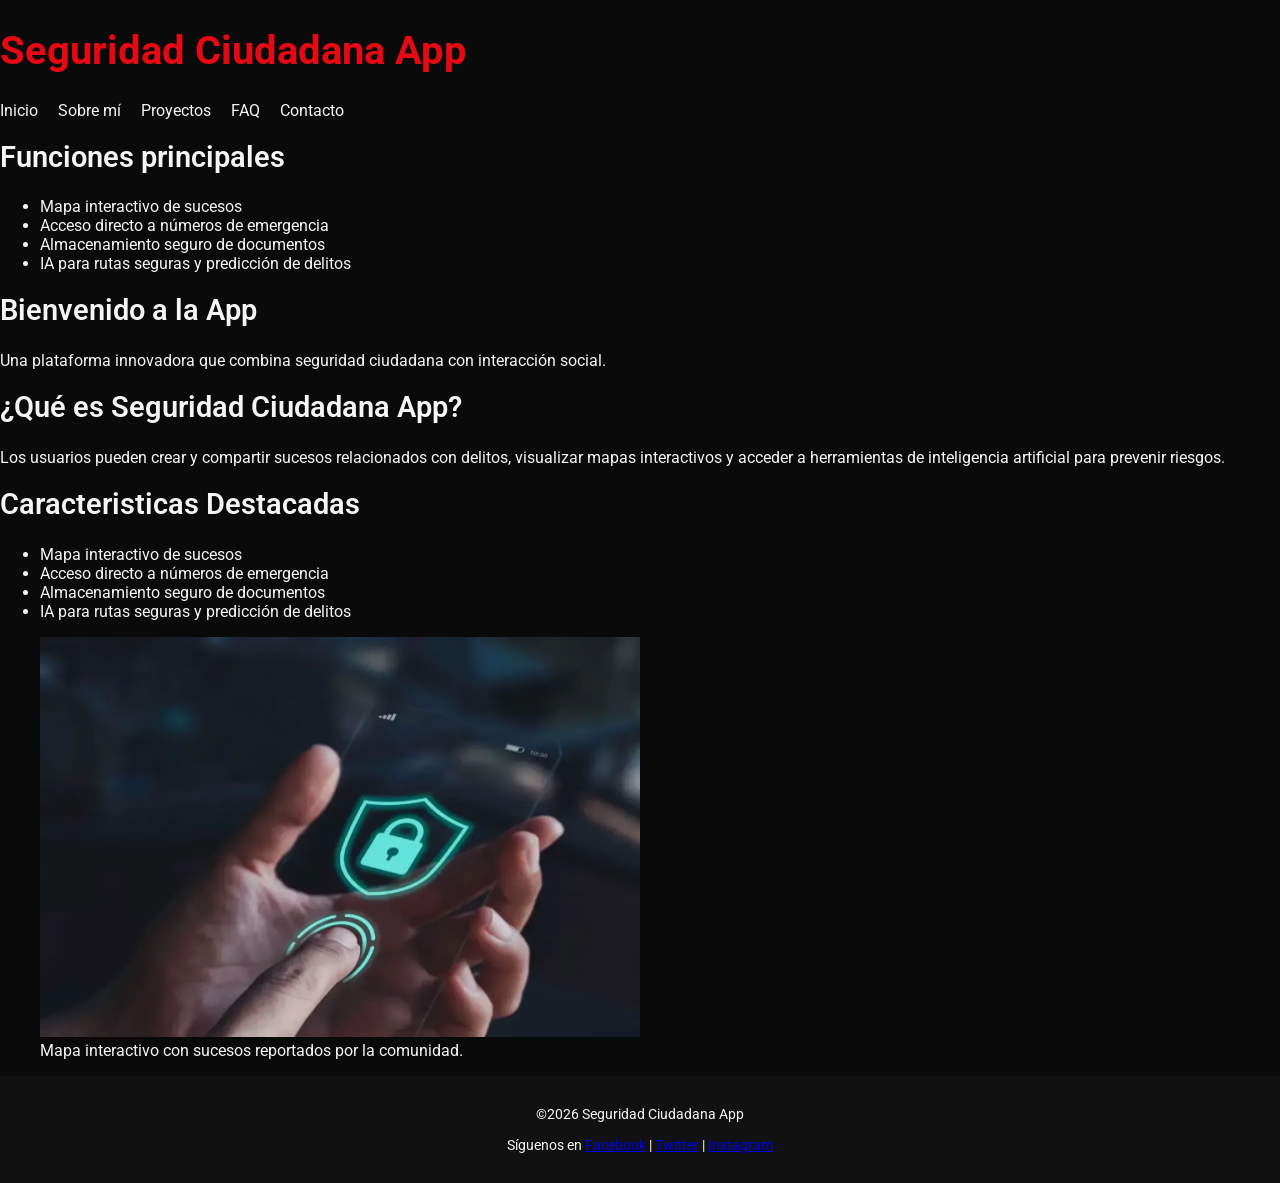
==== index.html @ 88a7af93 "pre-entrega 2" ====
<!DOCTYPE html>
<html lang="es">
<head>
  <meta charset="UTF-8">
  <meta name="viewport" content="width=device-width, initial-scale=1.0">
  <title>Seguridad Ciudadana App</title>
  <link rel="stylesheet" href="styles/styles.css">
</head>
<body>
  <header>
    <h1>Seguridad Ciudadana App</h1>
    <nav>
      <ul>
        <li><a href="index.html">Inicio</a></li>
        <li><a href="pages/sobre-mi.html">Sobre mí</a></li>
        <li><a href="pages/proyectos.html">Proyectos</a></li>
        <li><a href="pages/faq.html">FAQ</a></li>
        <li><a href="pages/contacto.html">Contacto</a></li>
      </ul>
    </nav>
  </header>

  <main><section>
  <article>
    <h2>Funciones principales</h2>
    <ul>
      <li>Mapa interactivo de sucesos</li>
      <li>Acceso directo a números de emergencia</li>
      <li>Almacenamiento seguro de documentos</li>
      <li>IA para rutas seguras y predicción de delitos</li>
    </ul>
  </article>
</section>

    <!-- Sección de presentación -->
    <section>
      <h2>Bienvenido a la App</h2>
      <p>Una plataforma innovadora que combina seguridad ciudadana con interacción social.</p>
    </section>

    <!-- Sección de información general -->
    <section>
      <h2>¿Qué es Seguridad Ciudadana App?</h2>
      <p>Los usuarios pueden crear y compartir sucesos relacionados con delitos, visualizar mapas interactivos y acceder a herramientas de inteligencia artificial para prevenir riesgos.</p>
    </section>

    <!-- Sección de servicios -->
    <section>
      <h2>Caracteristicas Destacadas</h2>
      <ul>
        <li>Mapa interactivo de sucesos</li>
        <li>Acceso directo a números de emergencia</li>
        <li>Almacenamiento seguro de documentos</li>
        <li>IA para rutas seguras y predicción de delitos</li>
      </ul>
    </section>

    <!-- Imagen con figure -->
   <figure>
  <img src="imagenes/mapa-delictual.webp" alt="Mapa interactivo de delitos" width="600" height="400">
  <figcaption>Mapa interactivo con sucesos reportados por la comunidad.</figcaption>
</figure>



  </main>

  <footer>
    <p>&copy;2026 Seguridad Ciudadana App</p>
    <p>Síguenos en 
      <a href="#">Facebook</a> | 
      <a href="#">Twitter</a> | 
      <a href="#">Instagram</a>
    </p>
  </footer>
</body>
</html>
---- styles/styles.css ----
/* ===== Tipografía ===== */
@import url('https://fonts.googleapis.com/css2?family=Roboto:wght@400;700&display=swap');

body {
  font-family: 'Roboto', sans-serif;
  background-color: #0A0A0A; /* primario: fondo oscuro */
  color: #F5F5F5;           /* secundario: texto claro */
  margin: 0;
  padding: 0;
}

/* ===== Encabezados ===== */
h1 {
  font-size: 2.5em;
  font-weight: 700;
  color: #E50914; /* acento rojo */
}

h2 {
  font-size: 1.8em;
  font-weight: 600;
  margin-top: 20px;
}

/* ===== Navegación ===== */
nav ul {
  list-style: none;
  display: flex;
  gap: 20px;
  padding: 0;
}

nav a {
  text-decoration: none;
  color: #F5F5F5;
}

nav a:hover {
  color: #E50914;
}

/* ===== Footer ===== */
footer {
  background-color: #111;
  text-align: center;
  padding: 15px;
  font-size: 0.9em;
}
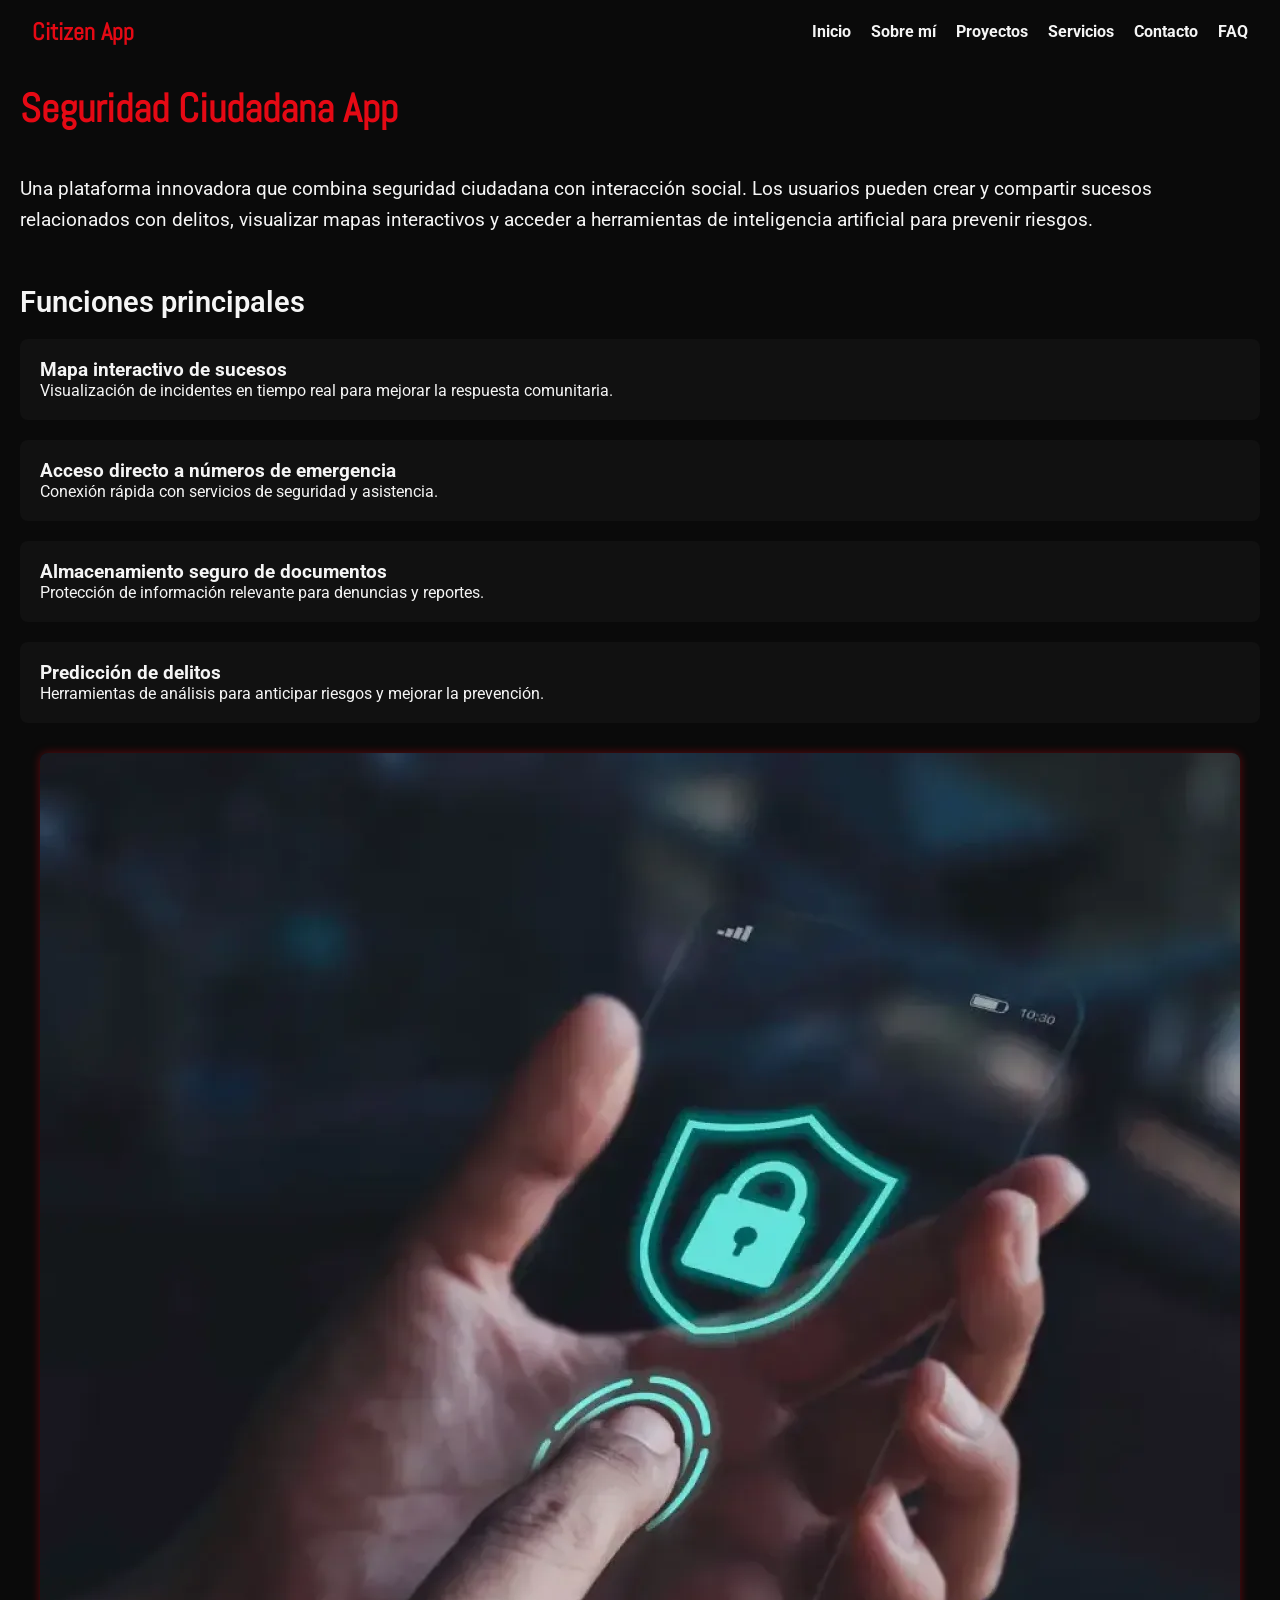
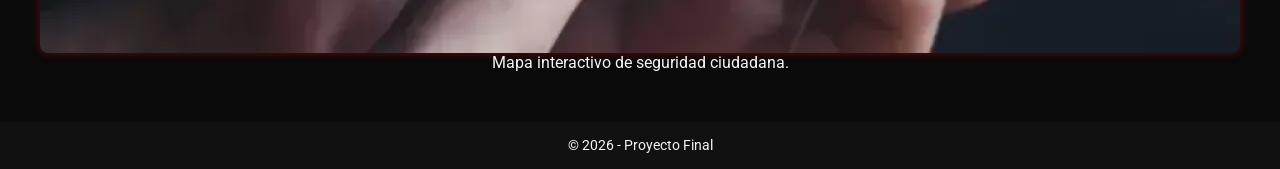
==== commit f51bde00: "Add files via upload" ====
--- a/index.html
+++ b/index.html
@@ -3,75 +3,70 @@
 <head>
   <meta charset="UTF-8">
   <meta name="viewport" content="width=device-width, initial-scale=1.0">
-  <title>Seguridad Ciudadana App</title>
+  <title>Citizen App - Inicio</title>
+  <!-- Vinculación a hoja de estilos -->
   <link rel="stylesheet" href="styles/styles.css">
+  <!-- Tipografía externa con fallback -->
+  <link href="https://fonts.googleapis.com/css2?family=Abel&family=Roboto:wght@400;700&display=swap" rel="stylesheet">
 </head>
 <body>
-  <header>
-    <h1>Seguridad Ciudadana App</h1>
-    <nav>
-      <ul>
+  <!-- Encabezado principal -->
+  <header class="header-principal">
+    <nav class="nav-bar">
+      <div class="logo">Citizen App</div>
+      <ul class="nav-list">
         <li><a href="index.html">Inicio</a></li>
         <li><a href="pages/sobre-mi.html">Sobre mí</a></li>
         <li><a href="pages/proyectos.html">Proyectos</a></li>
+        <li><a href="pages/servicios.html">Servicios</a></li>
+        <li><a href="pages/contacto.html">Contacto</a></li>
         <li><a href="pages/faq.html">FAQ</a></li>
-        <li><a href="pages/contacto.html">Contacto</a></li>
       </ul>
     </nav>
   </header>
 
-  <main><section>
-  <article>
-    <h2>Funciones principales</h2>
-    <ul>
-      <li>Mapa interactivo de sucesos</li>
-      <li>Acceso directo a números de emergencia</li>
-      <li>Almacenamiento seguro de documentos</li>
-      <li>IA para rutas seguras y predicción de delitos</li>
-    </ul>
-  </article>
-</section>
-
-    <!-- Sección de presentación -->
-    <section>
-      <h2>Bienvenido a la App</h2>
-      <p>Una plataforma innovadora que combina seguridad ciudadana con interacción social.</p>
+  <!-- Contenido principal -->
+  <main class="main-contenido">
+    <section class="seccion-intro">
+      <h1 class="titulo-principal">Seguridad Ciudadana App</h1>
+      <p class="texto-intro">
+        Una plataforma innovadora que combina seguridad ciudadana con interacción social. Los usuarios pueden crear y compartir sucesos relacionados con delitos, visualizar mapas interactivos y acceder a herramientas de inteligencia artificial para prevenir riesgos.
+      </p>
     </section>
 
-    <!-- Sección de información general -->
-    <section>
-      <h2>¿Qué es Seguridad Ciudadana App?</h2>
-      <p>Los usuarios pueden crear y compartir sucesos relacionados con delitos, visualizar mapas interactivos y acceder a herramientas de inteligencia artificial para prevenir riesgos.</p>
+    <section class="seccion-destacados">
+      <h2 class="titulo-secundario">Funciones principales</h2>
+
+      <article class="destacado-item">
+        <h3>Mapa interactivo de sucesos</h3>
+        <p>Visualización de incidentes en tiempo real para mejorar la respuesta comunitaria.</p>
+      </article>
+
+      <article class="destacado-item">
+        <h3>Acceso directo a números de emergencia</h3>
+        <p>Conexión rápida con servicios de seguridad y asistencia.</p>
+      </article>
+
+      <article class="destacado-item">
+        <h3>Almacenamiento seguro de documentos</h3>
+        <p>Protección de información relevante para denuncias y reportes.</p>
+      </article>
+
+      <article class="destacado-item">
+        <h3>Predicción de delitos</h3>
+        <p>Herramientas de análisis para anticipar riesgos y mejorar la prevención.</p>
+      </article>
+
+      <figure class="imagen-inicio">
+        <img src="imagenes/mapa-delictual.webp" alt="Mapa interactivo de seguridad ciudadana">
+        <figcaption>Mapa interactivo de seguridad ciudadana.</figcaption>
+      </figure>
     </section>
-
-    <!-- Sección de servicios -->
-    <section>
-      <h2>Caracteristicas Destacadas</h2>
-      <ul>
-        <li>Mapa interactivo de sucesos</li>
-        <li>Acceso directo a números de emergencia</li>
-        <li>Almacenamiento seguro de documentos</li>
-        <li>IA para rutas seguras y predicción de delitos</li>
-      </ul>
-    </section>
-
-    <!-- Imagen con figure -->
-   <figure>
-  <img src="imagenes/mapa-delictual.webp" alt="Mapa interactivo de delitos" width="600" height="400">
-  <figcaption>Mapa interactivo con sucesos reportados por la comunidad.</figcaption>
-</figure>
-
-
-
   </main>
 
-  <footer>
-    <p>&copy;2026 Seguridad Ciudadana App</p>
-    <p>Síguenos en 
-      <a href="#">Facebook</a> | 
-      <a href="#">Twitter</a> | 
-      <a href="#">Instagram</a>
-    </p>
+  <!-- Pie de página -->
+  <footer class="footer-principal">
+    <p class="footer-texto">© 2026 - Proyecto Final</p>
   </footer>
 </body>
 </html>
--- a/styles/styles.css
+++ b/styles/styles.css
@@ -1,48 +1,151 @@
-/* ===== Tipografía ===== */
-@import url('https://fonts.googleapis.com/css2?family=Roboto:wght@400;700&display=swap');
+/* =========================
+   Reset global
+   ========================= */
+* {
+  margin: 0;
+  padding: 0;
+  box-sizing: border-box;
+}
+
+/* =========================
+   Tipografía
+   ========================= */
+@import url('https://fonts.googleapis.com/css2?family=Abel&family=Roboto:wght@400;700&display=swap');
 
 body {
   font-family: 'Roboto', sans-serif;
   background-color: #0A0A0A; /* primario: fondo oscuro */
   color: #F5F5F5;           /* secundario: texto claro */
-  margin: 0;
-  padding: 0;
 }
 
-/* ===== Encabezados ===== */
-h1 {
+/* =========================
+   Encabezados
+   ========================= */
+.titulo-principal {
+  font-family: 'Abel', sans-serif;
   font-size: 2.5em;
   font-weight: 700;
   color: #E50914; /* acento rojo */
+  margin-bottom: 0.5em;
 }
 
-h2 {
+.titulo-secundario {
   font-size: 1.8em;
   font-weight: 600;
   margin-top: 20px;
+  color: #F5F5F5;
 }
 
-/* ===== Navegación ===== */
-nav ul {
+/* =========================
+   Navegación
+   ========================= */
+.nav-bar {
+  display: flex;
+  justify-content: space-between;
+  align-items: center;
+  padding: 1rem 2rem;
+}
+
+.logo {
+  font-family: 'Abel', sans-serif;
+  font-size: 1.5em;
+  font-weight: 700;
+  color: #E50914;
+}
+
+.nav-list {
   list-style: none;
   display: flex;
   gap: 20px;
   padding: 0;
+  margin: 0;
 }
 
-nav a {
+.nav-bar a {
   text-decoration: none;
+  color: #F5F5F5;
+  font-weight: 700;
+}
+
+.nav-bar a:hover {
+  color: #E50914;
+}
+
+/* =========================
+   Secciones principales
+   ========================= */
+.main-contenido {
+  padding: 20px;
+}
+
+.seccion-intro,
+.seccion-destacados,
+.seccion-sobre-mi,
+.seccion-proyectos,
+.seccion-servicios,
+.seccion-contacto,
+.seccion-faq {
+  display: flex;
+  flex-direction: column;
+  gap: 20px;
+  margin-bottom: 30px;
+}
+
+.texto-intro {
+  font-size: 1.2rem;
+  line-height: 1.6;
   color: #F5F5F5;
 }
 
-nav a:hover {
-  color: #E50914;
+/* =========================
+   Artículos / Items
+   ========================= */
+.destacado-item,
+.proyecto-item,
+.servicio-item,
+.faq-item {
+  padding: 20px;
+  background-color: #111;
+  border-radius: 8px;
 }
 
-/* ===== Footer ===== */
-footer {
+/* =========================
+   Imágenes generales
+   ========================= */
+img {
+  max-width: 100%;
+  height: auto;
+  display: block;
+}
+
+/* =========================
+   Imágenes estilizadas
+   ========================= */
+.imagen-inicio img,
+.imagen-mision img,
+.imagen-vision img {
+  border-radius: 8px;
+  box-shadow: 0 0 10px rgba(229, 9, 20, 0.4);
+  margin: 0 auto;
+}
+
+.imagen-inicio,
+.imagen-mision,
+.imagen-vision {
+  text-align: center;
+  margin-top: 10px;
+}
+
+/* =========================
+   Footer
+   ========================= */
+.footer-principal {
   background-color: #111;
   text-align: center;
   padding: 15px;
   font-size: 0.9em;
 }
+
+.footer-texto {
+  color: #F5F5F5;
+}
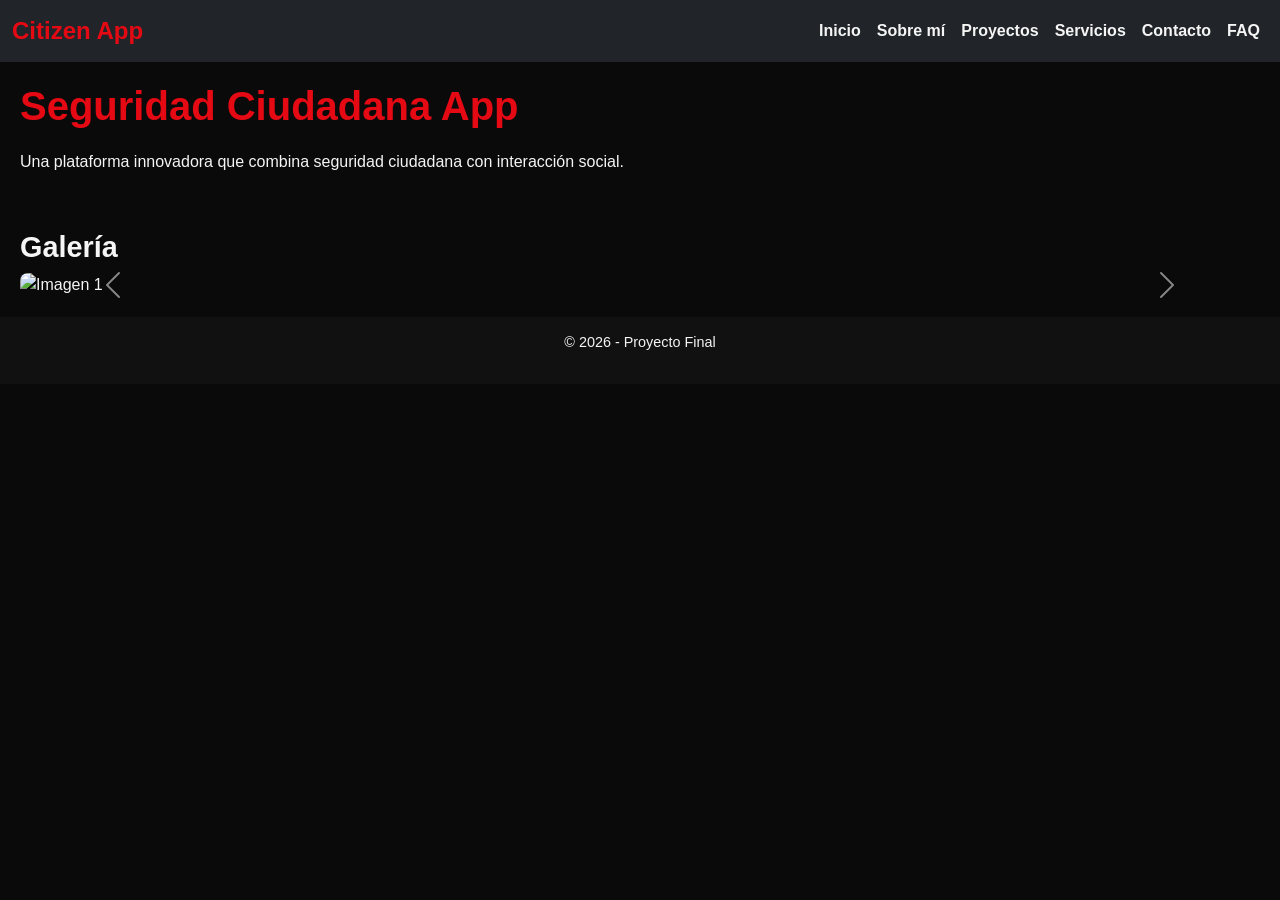
==== commit 7af8f18c: "Add files via upload" ====
--- a/index.html
+++ b/index.html
@@ -4,70 +4,64 @@
   <meta charset="UTF-8">
   <meta name="viewport" content="width=device-width, initial-scale=1.0">
   <title>Citizen App - Inicio</title>
-  <!-- Vinculación a hoja de estilos -->
+  <link href="https://cdn.jsdelivr.net/npm/bootstrap@5.3.2/dist/css/bootstrap.min.css" rel="stylesheet">
   <link rel="stylesheet" href="styles/styles.css">
-  <!-- Tipografía externa con fallback -->
-  <link href="https://fonts.googleapis.com/css2?family=Abel&family=Roboto:wght@400;700&display=swap" rel="stylesheet">
 </head>
 <body>
-  <!-- Encabezado principal -->
-  <header class="header-principal">
-    <nav class="nav-bar">
-      <div class="logo">Citizen App</div>
-      <ul class="nav-list">
-        <li><a href="index.html">Inicio</a></li>
-        <li><a href="pages/sobre-mi.html">Sobre mí</a></li>
-        <li><a href="pages/proyectos.html">Proyectos</a></li>
-        <li><a href="pages/servicios.html">Servicios</a></li>
-        <li><a href="pages/contacto.html">Contacto</a></li>
-        <li><a href="pages/faq.html">FAQ</a></li>
-      </ul>
-    </nav>
-  </header>
+  <!-- Navbar Bootstrap -->
+  <nav class="navbar navbar-expand-lg navbar-dark bg-dark">
+    <div class="container-fluid">
+      <a class="navbar-brand" href="index.html">Citizen App</a>
+      <button class="navbar-toggler" type="button" data-bs-toggle="collapse" data-bs-target="#navbarNav">
+        <span class="navbar-toggler-icon"></span>
+      </button>
+      <div class="collapse navbar-collapse" id="navbarNav">
+        <ul class="navbar-nav ms-auto">
+          <li class="nav-item"><a class="nav-link active" href="index.html">Inicio</a></li>
+          <li class="nav-item"><a class="nav-link" href="pages/sobre-mi.html">Sobre mí</a></li>
+          <li class="nav-item"><a class="nav-link" href="pages/proyectos.html">Proyectos</a></li>
+          <li class="nav-item"><a class="nav-link" href="pages/servicios.html">Servicios</a></li>
+          <li class="nav-item"><a class="nav-link" href="pages/contacto.html">Contacto</a></li>
+          <li class="nav-item"><a class="nav-link" href="pages/faq.html">FAQ</a></li>
+        </ul>
+      </div>
+    </div>
+  </nav>
 
-  <!-- Contenido principal -->
   <main class="main-contenido">
     <section class="seccion-intro">
       <h1 class="titulo-principal">Seguridad Ciudadana App</h1>
-      <p class="texto-intro">
-        Una plataforma innovadora que combina seguridad ciudadana con interacción social. Los usuarios pueden crear y compartir sucesos relacionados con delitos, visualizar mapas interactivos y acceder a herramientas de inteligencia artificial para prevenir riesgos.
-      </p>
+      <p class="texto-intro">Una plataforma innovadora que combina seguridad ciudadana con interacción social.</p>
     </section>
 
-    <section class="seccion-destacados">
-      <h2 class="titulo-secundario">Funciones principales</h2>
-
-      <article class="destacado-item">
-        <h3>Mapa interactivo de sucesos</h3>
-        <p>Visualización de incidentes en tiempo real para mejorar la respuesta comunitaria.</p>
-      </article>
-
-      <article class="destacado-item">
-        <h3>Acceso directo a números de emergencia</h3>
-        <p>Conexión rápida con servicios de seguridad y asistencia.</p>
-      </article>
-
-      <article class="destacado-item">
-        <h3>Almacenamiento seguro de documentos</h3>
-        <p>Protección de información relevante para denuncias y reportes.</p>
-      </article>
-
-      <article class="destacado-item">
-        <h3>Predicción de delitos</h3>
-        <p>Herramientas de análisis para anticipar riesgos y mejorar la prevención.</p>
-      </article>
-
-      <figure class="imagen-inicio">
-        <img src="imagenes/mapa-delictual.webp" alt="Mapa interactivo de seguridad ciudadana">
-        <figcaption>Mapa interactivo de seguridad ciudadana.</figcaption>
-      </figure>
+    <!-- Carousel principal -->
+    <section class="seccion-galeria">
+      <h2 class="titulo-secundario">Galería</h2>
+      <div id="carouselInicio" class="carousel slide">
+        <div class="carousel-inner">
+          <div class="carousel-item active">
+            <img src="imagenes/galeria1.webp" class="d-block w-100" alt="Imagen 1">
+          </div>
+          <div class="carousel-item">
+            <img src="imagenes/galeria2.webp" class="d-block w-100" alt="Imagen 2">
+          </div>
+          <div class="carousel-item">
+            <img src="imagenes/galeria3.webp" class="d-block w-100" alt="Imagen 3">
+          </div>
+        </div>
+        <button class="carousel-control-prev" type="button" data-bs-target="#carouselInicio" data-bs-slide="prev">
+          <span class="carousel-control-prev-icon"></span>
+        </button>
+        <button class="carousel-control-next" type="button" data-bs-target="#carouselInicio" data-bs-slide="next">
+          <span class="carousel-control-next-icon"></span>
+        </button>
+      </div>
     </section>
   </main>
 
-  <!-- Pie de página -->
   <footer class="footer-principal">
     <p class="footer-texto">© 2026 - Proyecto Final</p>
   </footer>
+  <script src="https://cdn.jsdelivr.net/npm/bootstrap@5.3.2/dist/js/bootstrap.bundle.min.js"></script>
 </body>
 </html>
-
--- a/styles/styles.css
+++ b/styles/styles.css
@@ -14,8 +14,8 @@
 
 body {
   font-family: 'Roboto', sans-serif;
-  background-color: #0A0A0A; /* primario: fondo oscuro */
-  color: #F5F5F5;           /* secundario: texto claro */
+  background-color: #0A0A0A;
+  color: #F5F5F5;
 }
 
 /* =========================
@@ -25,7 +25,7 @@
   font-family: 'Abel', sans-serif;
   font-size: 2.5em;
   font-weight: 700;
-  color: #E50914; /* acento rojo */
+  color: #E50914;
   margin-bottom: 0.5em;
 }
 
@@ -37,80 +37,87 @@
 }
 
 /* =========================
-   Navegación
+   Navegación (Bootstrap Navbar)
    ========================= */
-.nav-bar {
-  display: flex;
-  justify-content: space-between;
-  align-items: center;
-  padding: 1rem 2rem;
-}
-
-.logo {
+.navbar-brand {
   font-family: 'Abel', sans-serif;
   font-size: 1.5em;
   font-weight: 700;
-  color: #E50914;
+  color: #E50914 !important;
 }
 
-.nav-list {
-  list-style: none;
-  display: flex;
-  gap: 20px;
-  padding: 0;
-  margin: 0;
+.nav-link {
+  font-weight: 700;
+  color: #F5F5F5 !important;
 }
 
-.nav-bar a {
-  text-decoration: none;
-  color: #F5F5F5;
-  font-weight: 700;
-}
-
-.nav-bar a:hover {
-  color: #E50914;
+/* Estados interactivos en navbar */
+.nav-link:hover,
+.nav-link:focus,
+.nav-link:active {
+  color: #E50914 !important;
+  transition: color 0.3s ease;
 }
 
 /* =========================
-   Secciones principales
+   Layout principal con Grid
    ========================= */
 .main-contenido {
   padding: 20px;
+  display: grid;
+  grid-template-areas:
+    "intro"
+    "destacados";
+  grid-template-columns: 1fr;
+  gap: 20px;
 }
 
-.seccion-intro,
-.seccion-destacados,
-.seccion-sobre-mi,
-.seccion-proyectos,
-.seccion-servicios,
-.seccion-contacto,
-.seccion-faq {
-  display: flex;
-  flex-direction: column;
-  gap: 20px;
-  margin-bottom: 30px;
+.seccion-intro {
+  grid-area: intro;
 }
 
-.texto-intro {
-  font-size: 1.2rem;
-  line-height: 1.6;
-  color: #F5F5F5;
+.seccion-destacados {
+  grid-area: destacados;
+  display: grid;
+  grid-template-areas:
+    "titulo"
+    "items"
+    "imagen";
+  grid-template-columns: 1fr;
+  gap: 20px;
 }
 
-/* =========================
-   Artículos / Items
-   ========================= */
-.destacado-item,
-.proyecto-item,
-.servicio-item,
-.faq-item {
+.seccion-destacados .titulo-secundario {
+  grid-area: titulo;
+}
+
+.destacado-item {
+  grid-area: items;
   padding: 20px;
   background-color: #111;
   border-radius: 8px;
 }
 
 /* =========================
-   Imágenes generales
+   Estados interactivos en tarjetas
+   ========================= */
+.destacado-item,
+.proyecto-item,
+.servicio-item,
+.faq-item {
+  display: inline-block; /* necesario para que el transform funcione */
+  transition: transform 0.3s ease;
+}
+
+.destacado-item:hover,
+.proyecto-item:hover,
+.servicio-item:hover,
+.faq-item:hover {
+  transform: scale(1.02);
+}
+
+/* =========================
+   Imágenes
    ========================= */
 img {
   max-width: 100%;
@@ -118,22 +125,26 @@
   display: block;
 }
 
-/* =========================
-   Imágenes estilizadas
-   ========================= */
 .imagen-inicio img,
-.imagen-mision img,
-.imagen-vision img {
+.imagen-proyecto img,
+.imagen-contacto img,
+.imagen-sobre-mi img {
   border-radius: 8px;
   box-shadow: 0 0 10px rgba(229, 9, 20, 0.4);
-  margin: 0 auto;
 }
 
-.imagen-inicio,
-.imagen-mision,
-.imagen-vision {
-  text-align: center;
-  margin-top: 10px;
+/* =========================
+   Carousel Bootstrap
+   ========================= */
+.carousel-item img {
+  border-radius: 8px;
+}
+
+/* Estados interactivos en controles del carousel */
+.carousel-control-prev:hover,
+.carousel-control-next:hover {
+  opacity: 0.8;
+  transition: opacity 0.3s ease;
 }
 
 /* =========================
@@ -149,3 +160,24 @@
 .footer-texto {
   color: #F5F5F5;
 }
+
+/* =========================
+   Media Query Desktop
+   ========================= */
+@media (min-width: 1024px) {
+  .main-contenido {
+    grid-template-areas:
+      "intro"
+      "destacados"; /* mantiene el orden vertical */
+    grid-template-columns: 1fr;
+  }
+
+  .seccion-destacados {
+    grid-template-areas:
+      "titulo"
+      "items"
+      "imagen"; /* también vertical */
+    grid-template-columns: 1fr;
+  }
+}
+
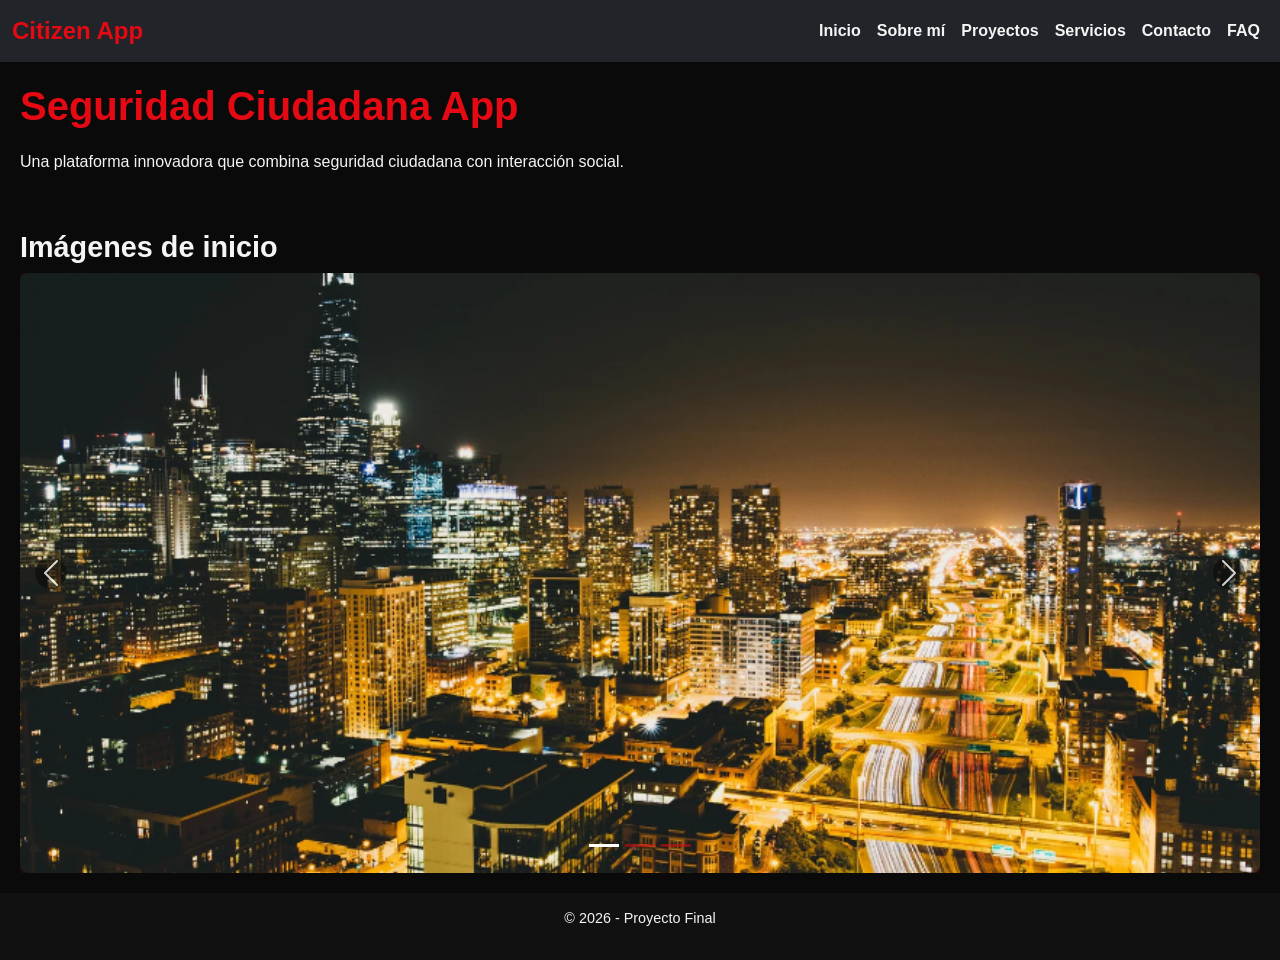
==== commit 4de15a71: "Add files via upload" ====
--- a/index.html
+++ b/index.html
@@ -28,40 +28,56 @@
     </div>
   </nav>
 
+  <!-- Contenido principal -->
   <main class="main-contenido">
     <section class="seccion-intro">
       <h1 class="titulo-principal">Seguridad Ciudadana App</h1>
       <p class="texto-intro">Una plataforma innovadora que combina seguridad ciudadana con interacción social.</p>
     </section>
 
-    <!-- Carousel principal -->
+    <!-- Carrusel principal con tres imágenes -->
     <section class="seccion-galeria">
-      <h2 class="titulo-secundario">Galería</h2>
-      <div id="carouselInicio" class="carousel slide">
-        <div class="carousel-inner">
-          <div class="carousel-item active">
-            <img src="imagenes/galeria1.webp" class="d-block w-100" alt="Imagen 1">
-          </div>
-          <div class="carousel-item">
-            <img src="imagenes/galeria2.webp" class="d-block w-100" alt="Imagen 2">
-          </div>
-          <div class="carousel-item">
-            <img src="imagenes/galeria3.webp" class="d-block w-100" alt="Imagen 3">
-          </div>
-        </div>
-        <button class="carousel-control-prev" type="button" data-bs-target="#carouselInicio" data-bs-slide="prev">
-          <span class="carousel-control-prev-icon"></span>
-        </button>
-        <button class="carousel-control-next" type="button" data-bs-target="#carouselInicio" data-bs-slide="next">
-          <span class="carousel-control-next-icon"></span>
-        </button>
-      </div>
+      <h2 class="titulo-secundario">Imágenes de inicio</h2>
+      <div id="carouselInicio" class="carousel slide" data-bs-ride="carousel" data-bs-interval="3000">
+  <!-- Indicadores (los puntitos abajo) -->
+  <div class="carousel-indicators">
+    <button type="button" data-bs-target="#carouselInicio" data-bs-slide-to="0" class="active" aria-current="true" aria-label="Imagen 1"></button>
+    <button type="button" data-bs-target="#carouselInicio" data-bs-slide-to="1" aria-label="Imagen 2"></button>
+    <button type="button" data-bs-target="#carouselInicio" data-bs-slide-to="2" aria-label="Imagen 3"></button>
+  </div>
+
+  <!-- Imágenes -->
+  <div class="carousel-inner">
+    <div class="carousel-item active">
+      <img src="imagenes/inicio1.png" class="d-block w-100" alt="Imagen 1">
+    </div>
+    <div class="carousel-item">
+      <img src="imagenes/inicio2.webp" class="d-block w-100" alt="Imagen 2">
+    </div>
+    <div class="carousel-item">
+      <img src="imagenes/inicio3.webp" class="d-block w-100" alt="Imagen 3">
+    </div>
+  </div>
+
+  <!-- Botones de navegación -->
+  <button class="carousel-control-prev" type="button" data-bs-target="#carouselInicio" data-bs-slide="prev">
+    <span class="carousel-control-prev-icon" aria-hidden="true"></span>
+    <span class="visually-hidden">Anterior</span>
+  </button>
+  <button class="carousel-control-next" type="button" data-bs-target="#carouselInicio" data-bs-slide="next">
+    <span class="carousel-control-next-icon" aria-hidden="true"></span>
+    <span class="visually-hidden">Siguiente</span>
+  </button>
+</div>
+
     </section>
   </main>
 
+  <!-- Footer -->
   <footer class="footer-principal">
     <p class="footer-texto">© 2026 - Proyecto Final</p>
   </footer>
+  <!-- Script de Bootstrap al final del body -->
   <script src="https://cdn.jsdelivr.net/npm/bootstrap@5.3.2/dist/js/bootstrap.bundle.min.js"></script>
 </body>
 </html>
--- a/styles/styles.css
+++ b/styles/styles.css
@@ -37,7 +37,7 @@
 }
 
 /* =========================
-   Navegación (Bootstrap Navbar)
+   Navbar
    ========================= */
 .navbar-brand {
   font-family: 'Abel', sans-serif;
@@ -51,7 +51,6 @@
   color: #F5F5F5 !important;
 }
 
-/* Estados interactivos en navbar */
 .nav-link:hover,
 .nav-link:focus,
 .nav-link:active {
@@ -67,7 +66,7 @@
   display: grid;
   grid-template-areas:
     "intro"
-    "destacados";
+    "galeria";
   grid-template-columns: 1fr;
   gap: 20px;
 }
@@ -76,75 +75,49 @@
   grid-area: intro;
 }
 
-.seccion-destacados {
-  grid-area: destacados;
-  display: grid;
-  grid-template-areas:
-    "titulo"
-    "items"
-    "imagen";
-  grid-template-columns: 1fr;
-  gap: 20px;
-}
-
-.seccion-destacados .titulo-secundario {
-  grid-area: titulo;
-}
-
-.destacado-item {
-  grid-area: items;
-  padding: 20px;
-  background-color: #111;
-  border-radius: 8px;
-}
-
-/* =========================
-   Estados interactivos en tarjetas
-   ========================= */
-.destacado-item,
-.proyecto-item,
-.servicio-item,
-.faq-item {
-  display: inline-block; /* necesario para que el transform funcione */
-  transition: transform 0.3s ease;
-}
-
-.destacado-item:hover,
-.proyecto-item:hover,
-.servicio-item:hover,
-.faq-item:hover {
-  transform: scale(1.02);
-}
-
-/* =========================
-   Imágenes
-   ========================= */
-img {
-  max-width: 100%;
-  height: auto;
-  display: block;
-}
-
-.imagen-inicio img,
-.imagen-proyecto img,
-.imagen-contacto img,
-.imagen-sobre-mi img {
+.seccion-galeria {
+  grid-area: galeria;
+}
+
+/* =========================
+   Carrusel
+   ========================= */
+.carousel-item img {
+  width: 100%;
+  height: 500px;
+  object-fit: cover;
   border-radius: 8px;
   box-shadow: 0 0 10px rgba(229, 9, 20, 0.4);
 }
 
-/* =========================
-   Carousel Bootstrap
-   ========================= */
-.carousel-item img {
-  border-radius: 8px;
-}
-
-/* Estados interactivos en controles del carousel */
+/* Botones del carrusel */
+.carousel-control-prev,
+.carousel-control-next {
+  width: 5%;
+  top: 50%;
+  transform: translateY(-50%);
+  opacity: 0.8;
+}
+
+.carousel-control-prev-icon,
+.carousel-control-next-icon {
+  background-color: rgba(0,0,0,0.5);
+  border-radius: 50%;
+}
+
 .carousel-control-prev:hover,
 .carousel-control-next:hover {
-  opacity: 0.8;
+  opacity: 1;
   transition: opacity 0.3s ease;
+}
+
+/* Indicadores (puntitos) */
+.carousel-indicators [data-bs-target] {
+  background-color: #E50914;
+}
+
+.carousel-indicators .active {
+  background-color: #fff;
 }
 
 /* =========================
@@ -168,16 +141,221 @@
   .main-contenido {
     grid-template-areas:
       "intro"
-      "destacados"; /* mantiene el orden vertical */
+      "galeria";
     grid-template-columns: 1fr;
   }
 
-  .seccion-destacados {
+  .carousel-item img {
+    height: 600px;
+  }
+}
+
+/* =========================
+   Sección Sobre mí
+   ========================= */
+.seccion-sobre-mi {
+  display: grid;
+  grid-template-areas:
+    "titulo"
+    "contenido"
+    "imagen";
+  grid-template-columns: 1fr;
+  gap: 20px;
+}
+
+.seccion-sobre-mi .titulo-principal { grid-area: titulo; }
+.seccion-sobre-mi .texto-intro { grid-area: contenido; }
+.seccion-sobre-mi .imagen-sobre-mi { grid-area: imagen; }
+
+/* Imagen adaptable */
+.imagen-sobre-mi img {
+  width: 100%;          /* ocupa todo el ancho disponible */
+  height: auto;         /* mantiene proporción */
+  max-width: 841px;     /* evita que se estire más de su tamaño real */
+  display: block;
+  margin: 0 auto;
+  border-radius: 8px;
+  box-shadow: 0 0 10px rgba(229, 9, 20, 0.4);
+}
+
+/* Desktop: redistribución en columnas */
+@media (min-width: 1024px) {
+  .seccion-sobre-mi {
     grid-template-areas:
-      "titulo"
-      "items"
-      "imagen"; /* también vertical */
-    grid-template-columns: 1fr;
-  }
-}
-
+      "titulo titulo"
+      "contenido imagen";
+    grid-template-columns: 1fr 1fr;
+    align-items: center;
+  }
+}
+/* =========================
+   Sección Proyectos
+   ========================= */
+.seccion-proyectos {
+  display: flex;
+  flex-direction: column;
+  align-items: center;
+  gap: 30px;
+  padding: 20px;
+}
+
+.proyecto-item {
+  text-align: center;
+  max-width: 900px;
+}
+
+.imagen-proyecto img {
+  width: 100%;
+  height: auto;
+  max-width: 700px;
+  display: block;
+  margin: 20px auto;
+  border-radius: 8px;
+  box-shadow: 0 0 10px rgba(229, 9, 20, 0.4);
+}
+
+/* Desktop: redistribución en columnas */
+@media (min-width: 1024px) {
+  .seccion-proyectos {
+    flex-direction: row;
+    flex-wrap: wrap;
+    justify-content: center;
+    align-items: flex-start;
+    text-align: left;
+  }
+
+  .proyecto-item {
+    flex: 1 1 45%;
+    max-width: 500px;
+  }
+
+  .imagen-proyecto img {
+    max-width: 400px;
+  }
+}
+
+
+/* =========================
+   Sección Servicios
+   ========================= */
+.contenedor-servicios {
+  display: grid;
+  grid-template-columns: 1fr; /* mobile: una columna */
+  gap: 20px;
+}
+
+.servicio-item {
+  text-align: center;
+  padding: 15px;
+}
+
+.servicio-item img {
+  width: 100%;
+  height: auto;
+  max-width: 300px;   /* evita que se agrande demasiado */
+  display: block;
+  margin: 0 auto 15px auto;
+  border-radius: 8px;
+  box-shadow: 0 0 10px rgba(229, 9, 20, 0.4);
+}
+
+/* Desktop: redistribución en columnas */
+@media (min-width: 1024px) {
+  .contenedor-servicios {
+    grid-template-columns: repeat(3, 1fr); /* tres columnas */
+  }
+}
+/* =========================
+   Sección FAQ
+   ========================= */
+.seccion-faq {
+  display: flex;
+  flex-direction: column;
+  align-items: center;
+  gap: 30px;
+  text-align: center;
+  padding: 20px;
+}
+
+.faq-imagen img {
+  width: 100%;
+  height: auto;
+  max-width: 400px; /* tamaño controlado */
+  display: block;
+  margin: 0 auto 20px auto;
+  border-radius: 8px;
+  box-shadow: 0 0 15px rgba(229, 9, 20, 0.4);
+}
+
+.faq-texto {
+  text-align: left;
+  max-width: 900px;
+}
+
+/* Desktop: redistribución en columnas */
+@media (min-width: 1024px) {
+  .seccion-faq {
+    flex-direction: row;
+    justify-content: center;
+    align-items: flex-start;
+    text-align: left;
+  }
+
+  .faq-imagen {
+    flex: 1;
+  }
+
+  .faq-texto {
+    flex: 2;
+  }
+
+  .faq-imagen img {
+    max-width: 350px;
+    margin-right: 40px;
+  }
+}
+/* =========================
+   Sección Contacto
+   ========================= */
+.seccion-contacto {
+  display: flex;
+  flex-direction: column;
+  align-items: center;
+  gap: 30px;
+  padding: 20px;
+}
+
+.contacto-contenido {
+  display: grid;
+  grid-template-columns: 1fr;
+  gap: 20px;
+}
+
+.contacto-imagen img {
+  width: 100%;
+  height: auto;
+  max-width: 400px; /* tamaño controlado */
+  display: block;
+  margin: 0 auto 20px auto;
+  border-radius: 8px;
+  box-shadow: 0 0 15px rgba(229, 9, 20, 0.4);
+}
+
+.contacto-texto {
+  text-align: left;
+  max-width: 900px;
+}
+
+/* Desktop: redistribución en columnas */
+@media (min-width: 1024px) {
+  .contacto-contenido {
+    grid-template-columns: 1fr 2fr; /* imagen a la izquierda, texto a la derecha */
+    align-items: center;
+  }
+
+  .contacto-imagen img {
+    max-width: 350px;
+    margin-right: 40px;
+  }
+}
+
